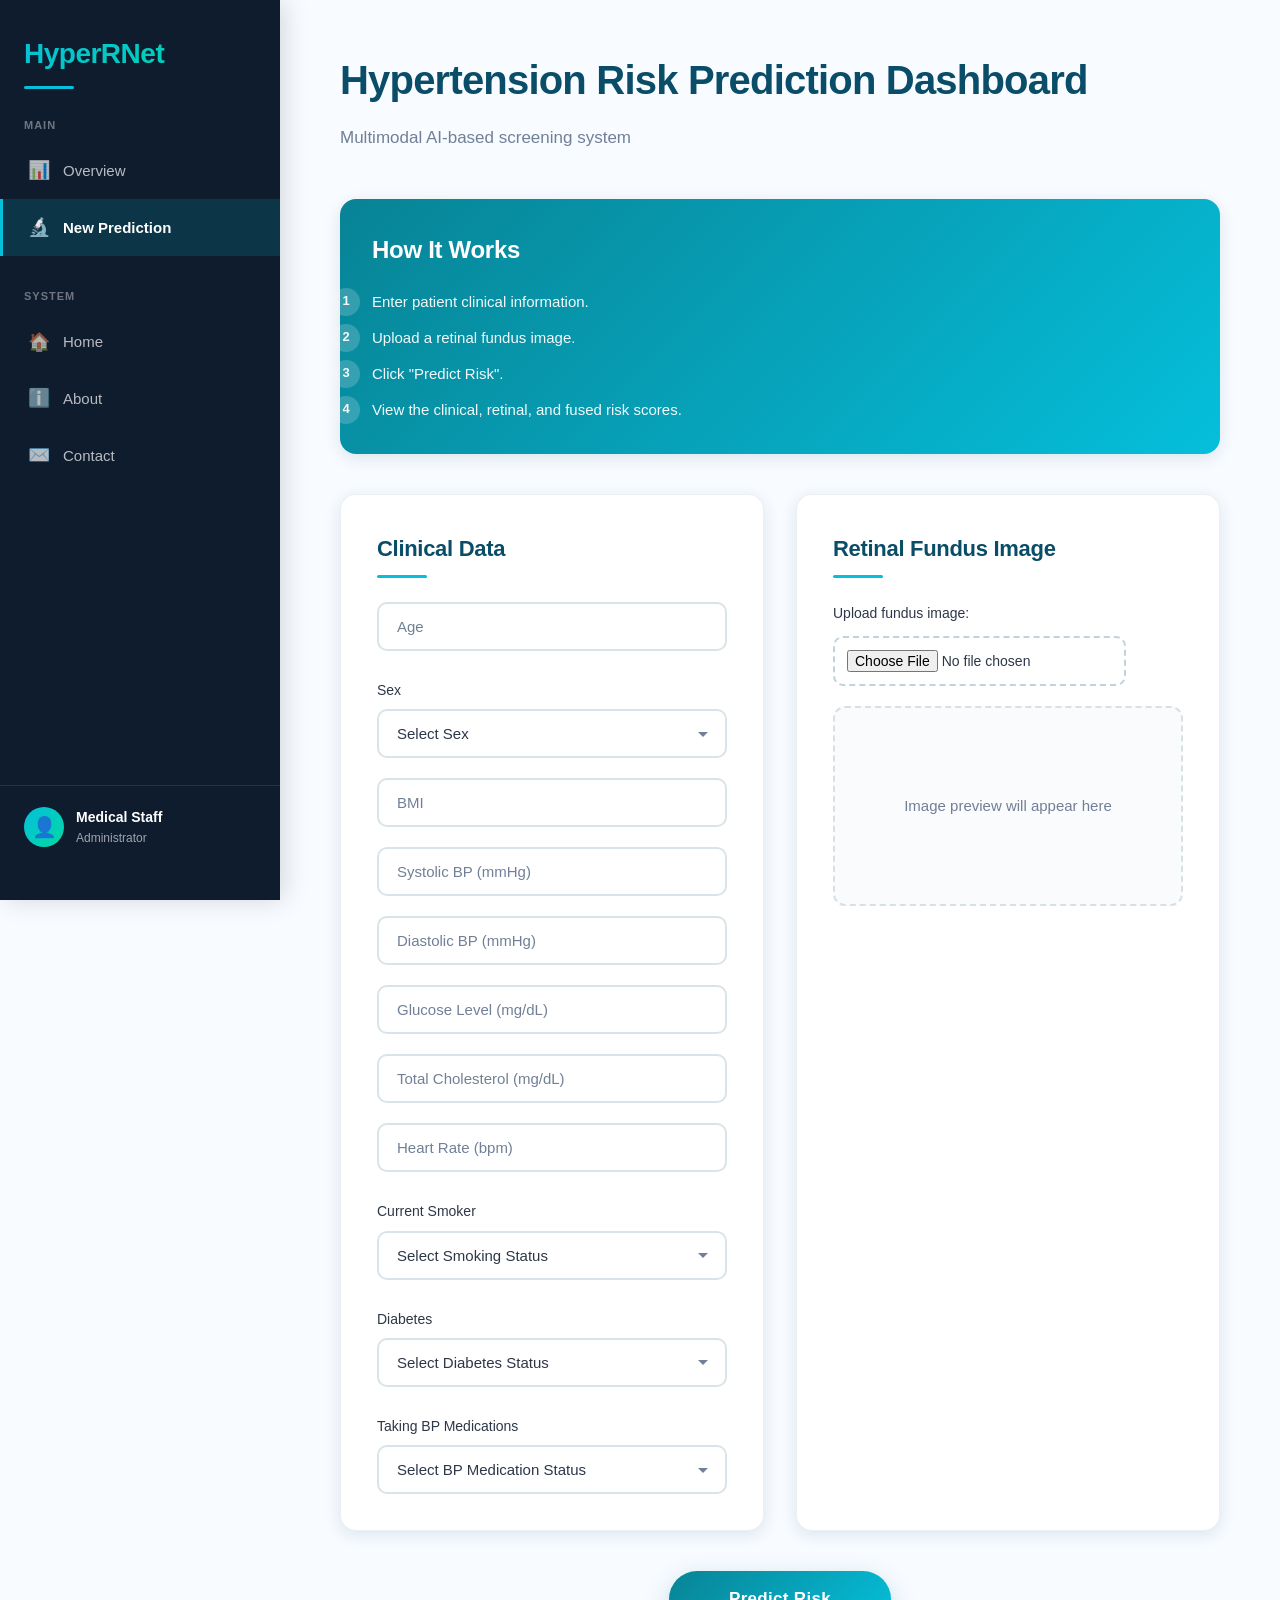
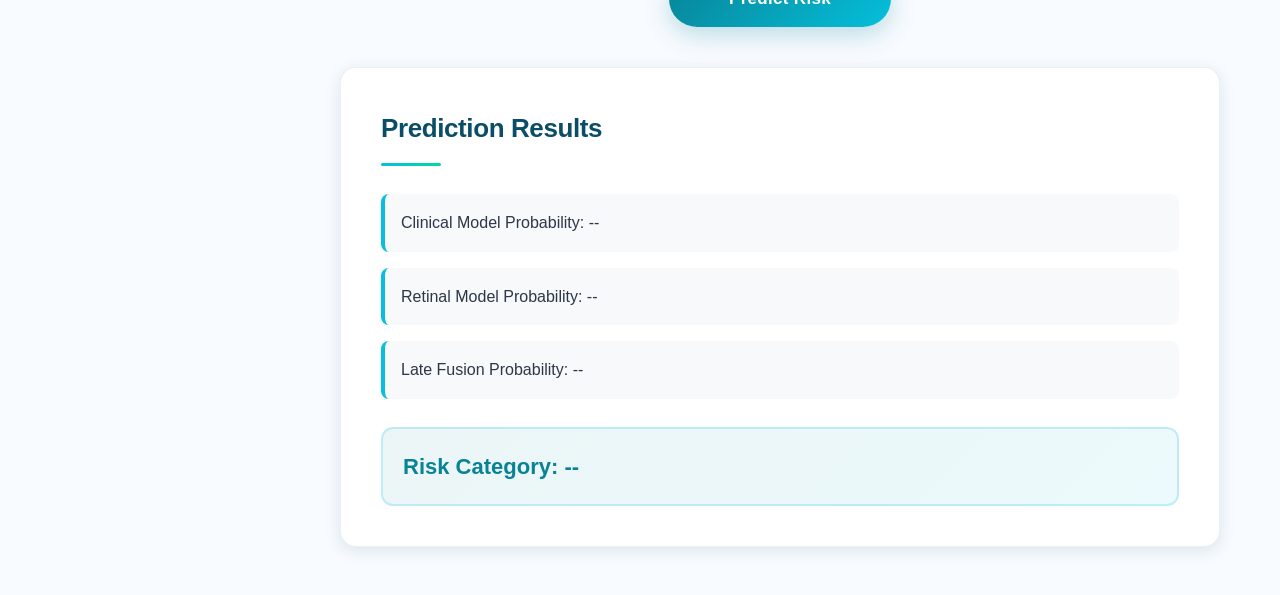
==== frontend/predict.html @ a74e35e5 "Initial commit - Hypertension AI system" ====
<!DOCTYPE html>
<html lang="en">
<head>
    <meta charset="UTF-8">
    <title>Prediction Dashboard - HyperRNet</title>
    <meta name="viewport" content="width=device-width, initial-scale=1.0">
    <link rel="stylesheet" href="css/predict.css">
    <script src="js/predict.js" defer></script>
</head>

<body>

<div class="dashboard-container">

    <!-- Sidebar -->
    <aside class="sidebar">
        <h2 class="sidebar-logo">HyperRNet</h2>
        
        <nav>
            <div class="nav-section">
                <span class="nav-section-title">MAIN</span>
                <a href="dashboard.html">
                    <span class="nav-icon">📊</span>
                    <span>Overview</span>
                </a>
                <a href="predict.html" class="active">
                    <span class="nav-icon">🔬</span>
                    <span>New Prediction</span>
                </a>
            </div>
            
            <div class="nav-section">
                <span class="nav-section-title">SYSTEM</span>
                <a href="index.html">
                    <span class="nav-icon">🏠</span>
                    <span>Home</span>
                </a>
                <a href="about.html">
                    <span class="nav-icon">ℹ️</span>
                    <span>About</span>
                </a>
                <a href="contact.html">
                    <span class="nav-icon">✉️</span>
                    <span>Contact</span>
                </a>
            </div>
        </nav>
        
        <div class="sidebar-footer">
            <div class="user-profile">
                <div class="user-avatar">👤</div>
                <div class="user-info">
                    <div class="user-name">Medical Staff</div>
                    <div class="user-role">Administrator</div>
                </div>
            </div>
        </div>
    </aside>

    <!-- Main Content -->
    <main class="main-content">

        <header class="dashboard-header">
            <h1>Hypertension Risk Prediction Dashboard</h1>
            <p>Multimodal AI-based screening system</p>
        </header>

        <!-- How It Works -->
        <section class="info-card">
            <h2>How It Works</h2>
            <ol>
                <li>Enter patient clinical information.</li>
                <li>Upload a retinal fundus image.</li>
                <li>Click "Predict Risk".</li>
                <li>View the clinical, retinal, and fused risk scores.</li>
            </ol>
        </section>

        <!-- Prediction Section -->
        <section class="prediction-section">

            <!-- Clinical Form -->
            <div class="card">
                <h2>Clinical Data</h2>

                <form id="clinical-form">
                    <!-- Demographics -->
                    <input type="number" placeholder="Age" required id="age-input">
                    
                    <label for="sex">Sex</label>
                    <select id="sex" required>
                        <option value="">Select Sex</option>
                        <option value="0">Female (0)</option>
                        <option value="1">Male (1)</option>
                    </select>

                    <!-- Physical Measurements -->
                    <input type="number" step="0.1" placeholder="BMI" required id="bmi-input">
                    <input type="number" placeholder="Systolic BP (mmHg)" required id="systolic-input">
                    <input type="number" placeholder="Diastolic BP (mmHg)" required id="diastolic-input">
                    
                    <!-- Lab Values -->
                    <input type="number" step="0.1" placeholder="Glucose Level (mg/dL)" required id="glucose-input">
                    <input type="number" step="0.1" placeholder="Total Cholesterol (mg/dL)" id="cholesterol-input" 
                           title="Optional - leave blank for average (200)">
                    <input type="number" placeholder="Heart Rate (bpm)" id="heart-rate-input"
                           title="Optional - leave blank for average (75)">

                    <!-- Risk Factors -->
                    <label for="smoking-status">Current Smoker</label>
                    <select id="smoking-status" required>
                        <option value="">Select Smoking Status</option>
                        <option value="1">Yes (1)</option>
                        <option value="0">No (0)</option>
                    </select>

                    <label for="diabetes">Diabetes</label>
                    <select id="diabetes" required>
                        <option value="">Select Diabetes Status</option>
                        <option value="1">Yes (1)</option>
                        <option value="0">No (0)</option>
                    </select>
                    
                    <label for="bp-meds">Taking BP Medications</label>
                    <select id="bp-meds" required>
                        <option value="">Select BP Medication Status</option>
                        <option value="1">Yes (1)</option>
                        <option value="0">No (0)</option>
                    </select>
                </form>
            </div>

            <!-- Retinal Upload -->
            <div class="card">
                <h2>Retinal Fundus Image</h2>
                <label for="retinal-image">Upload fundus image:</label>
                <input id="retinal-image" type="file" accept="image/*" required>
                <div class="image-preview">
                    <p>Image preview will appear here</p>
                </div>
            </div>

        </section>

        <div class="predict-button-container">
            <button class="predict-btn">Predict Risk</button>
        </div>

        <!-- Results Section -->
        <section class="results-card">
            <h2>Prediction Results</h2>
            <p>Clinical Model Probability: --</p>
            <p>Retinal Model Probability: --</p>
            <p>Late Fusion Probability: --</p>
            <h3>Risk Category: --</h3>
        </section>

    </main>

</div>

</body>
</html>
---- frontend/css/predict.css ----
/* HyperRNet - Prediction Dashboard Styles */

/* CSS Variables for consistent theming */
:root {
    --color-primary: #0a4d68;
    --color-secondary: #088395;
    --color-accent: #05bfdb;
    --color-success: #00d9a3;
    --color-warning: #ffb84d;
    --color-danger: #ff6b6b;
    --color-dark: #1a2332;
    --color-light: #f8fbff;
    --color-white: #ffffff;
    --color-text: #2d3748;
    --color-text-light: #718096;
    --color-sidebar: #0f1c2e;
    
    --font-display: 'Space Grotesk', -apple-system, BlinkMacSystemFont, sans-serif;
    --font-body: 'Inter', -apple-system, BlinkMacSystemFont, sans-serif;
    
    --shadow-sm: 0 2px 8px rgba(10, 77, 104, 0.08);
    --shadow-md: 0 4px 16px rgba(10, 77, 104, 0.12);
    --shadow-lg: 0 8px 32px rgba(10, 77, 104, 0.16);
    
    --transition-base: all 0.3s cubic-bezier(0.4, 0, 0.2, 1);
}

/* Import distinctive fonts */
@import url('https://fonts.googleapis.com/css2?family=Space+Grotesk:wght@400;500;600;700&family=Inter:wght@400;500;600;700&display=swap');

* {
    margin: 0;
    padding: 0;
    box-sizing: border-box;
}

body {
    font-family: var(--font-body);
    background: var(--color-light);
    color: var(--color-text);
    line-height: 1.6;
    overflow-x: hidden;
}

/* Dashboard Container */
.dashboard-container {
    display: flex;
    min-height: 100vh;
}

/* Sidebar */
.sidebar {
    width: 280px;
    background: var(--color-sidebar);
    color: var(--color-white);
    padding: 32px 0;
    position: fixed;
    height: 100vh;
    left: 0;
    top: 0;
    box-shadow: 4px 0 24px rgba(0, 0, 0, 0.15);
    z-index: 100;
    overflow-y: auto;
    display: flex;
    flex-direction: column;
}

.sidebar-logo {
    font-family: var(--font-display);
    font-size: 28px;
    font-weight: 700;
    padding: 0 24px;
    margin-bottom: 40px;
    background: linear-gradient(135deg, var(--color-accent), var(--color-success));
    -webkit-background-clip: text;
    -webkit-text-fill-color: transparent;
    background-clip: text;
    letter-spacing: -0.5px;
    position: relative;
}

.sidebar-logo::after {
    content: '';
    position: absolute;
    bottom: -12px;
    left: 24px;
    width: 50px;
    height: 3px;
    background: var(--color-accent);
    border-radius: 2px;
}

.sidebar nav {
    display: flex;
    flex-direction: column;
    flex: 1;
}

.nav-section {
    margin-bottom: 32px;
}

.nav-section-title {
    font-size: 11px;
    font-weight: 600;
    letter-spacing: 1px;
    color: rgba(255, 255, 255, 0.4);
    padding: 0 24px;
    margin-bottom: 8px;
    display: block;
}

.sidebar nav a {
    color: rgba(255, 255, 255, 0.7);
    text-decoration: none;
    padding: 14px 24px;
    font-weight: 500;
    font-size: 15px;
    transition: var(--transition-base);
    border-left: 3px solid transparent;
    position: relative;
    display: flex;
    align-items: center;
    gap: 12px;
}

.nav-icon {
    font-size: 18px;
    width: 24px;
    display: inline-flex;
    align-items: center;
    justify-content: center;
}

.sidebar nav a::before {
    content: '';
    position: absolute;
    left: 0;
    top: 0;
    width: 3px;
    height: 100%;
    background: var(--color-accent);
    transform: scaleY(0);
    transition: transform 0.3s ease;
}

.sidebar nav a:hover {
    color: var(--color-white);
    background: rgba(255, 255, 255, 0.05);
}

.sidebar nav a:hover::before {
    transform: scaleY(1);
}

.sidebar nav a.active {
    color: var(--color-white);
    background: rgba(5, 191, 219, 0.15);
    border-left-color: var(--color-accent);
    font-weight: 600;
}

/* Sidebar Footer */
.sidebar-footer {
    padding: 20px 24px;
    border-top: 1px solid rgba(255, 255, 255, 0.1);
    margin-top: auto;
}

.user-profile {
    display: flex;
    align-items: center;
    gap: 12px;
}

.user-avatar {
    width: 40px;
    height: 40px;
    border-radius: 50%;
    background: linear-gradient(135deg, var(--color-accent), var(--color-success));
    display: flex;
    align-items: center;
    justify-content: center;
    font-size: 20px;
}

.user-info {
    flex: 1;
}

.user-name {
    font-size: 14px;
    font-weight: 600;
    color: var(--color-white);
}

.user-role {
    font-size: 12px;
    color: rgba(255, 255, 255, 0.6);
}

/* Main Content */
.main-content {
    flex: 1;
    margin-left: 280px;
    padding: 48px 60px;
    background: var(--color-light);
    position: relative;
}

/* Subtle background pattern */
.main-content::before {
    content: '';
    position: fixed;
    top: 0;
    left: 280px;
    right: 0;
    height: 100vh;
    background: 
        radial-gradient(circle at 80% 20%, rgba(5, 191, 219, 0.03) 0%, transparent 50%),
        radial-gradient(circle at 20% 80%, rgba(0, 217, 163, 0.03) 0%, transparent 50%);
    z-index: -1;
    pointer-events: none;
}

/* Dashboard Header */
.dashboard-header {
    margin-bottom: 48px;
    animation: fadeInDown 0.6s ease-out;
}

.dashboard-header h1 {
    font-family: var(--font-display);
    font-size: 40px;
    font-weight: 700;
    color: var(--color-primary);
    margin-bottom: 12px;
    letter-spacing: -0.8px;
}

.dashboard-header p {
    color: var(--color-text-light);
    font-size: 17px;
    font-weight: 400;
}

@keyframes fadeInDown {
    from {
        opacity: 0;
        transform: translateY(-20px);
    }
    to {
        opacity: 1;
        transform: translateY(0);
    }
}

/* Info Card */
.info-card {
    background: linear-gradient(135deg, var(--color-secondary), var(--color-accent));
    padding: 32px;
    border-radius: 16px;
    margin-bottom: 40px;
    box-shadow: var(--shadow-md);
    color: var(--color-white);
    animation: fadeInUp 0.6s ease-out 0.1s backwards;
}

.info-card h2 {
    font-family: var(--font-display);
    font-size: 24px;
    font-weight: 600;
    margin-bottom: 20px;
    letter-spacing: -0.3px;
}

.info-card ol {
    list-style: none;
    counter-reset: step-counter;
    display: grid;
    gap: 12px;
}

.info-card ol li {
    counter-increment: step-counter;
    padding-left: 0;
    position: relative;
    font-size: 15px;
    opacity: 0.95;
    line-height: 1.6;
}

.info-card ol li::before {
    content: counter(step-counter);
    position: absolute;
    left: -40px;
    top: -2px;
    background: rgba(255, 255, 255, 0.2);
    width: 28px;
    height: 28px;
    border-radius: 50%;
    display: flex;
    align-items: center;
    justify-content: center;
    font-weight: 600;
    font-size: 13px;
}

@keyframes fadeInUp {
    from {
        opacity: 0;
        transform: translateY(30px);
    }
    to {
        opacity: 1;
        transform: translateY(0);
    }
}

/* Prediction Section */
.prediction-section {
    display: grid;
    grid-template-columns: repeat(auto-fit, minmax(400px, 1fr));
    gap: 32px;
    margin-bottom: 40px;
}

/* Card Styles */
.card {
    background: var(--color-white);
    padding: 36px;
    border-radius: 16px;
    box-shadow: var(--shadow-md);
    border: 1px solid rgba(10, 77, 104, 0.08);
    transition: var(--transition-base);
    animation: fadeInUp 0.6s ease-out 0.2s backwards;
}

.card:hover {
    box-shadow: var(--shadow-lg);
    transform: translateY(-4px);
}

.card h2 {
    font-family: var(--font-display);
    font-size: 22px;
    font-weight: 600;
    color: var(--color-primary);
    margin-bottom: 24px;
    letter-spacing: -0.3px;
    position: relative;
    padding-bottom: 12px;
}

.card h2::after {
    content: '';
    position: absolute;
    bottom: 0;
    left: 0;
    width: 50px;
    height: 3px;
    background: var(--color-accent);
    border-radius: 2px;
}

/* Form Styles */
#clinical-form {
    display: flex;
    flex-direction: column;
    gap: 20px;
}

#clinical-form input,
#clinical-form select {
    padding: 14px 18px;
    border: 2px solid rgba(10, 77, 104, 0.15);
    border-radius: 10px;
    font-size: 15px;
    font-family: var(--font-body);
    color: var(--color-text);
    transition: var(--transition-base);
    background: var(--color-white);
}

#clinical-form input:focus,
#clinical-form select:focus {
    outline: none;
    border-color: var(--color-accent);
    box-shadow: 0 0 0 4px rgba(5, 191, 219, 0.1);
}

#clinical-form input::placeholder {
    color: var(--color-text-light);
}

#clinical-form label {
    font-size: 14px;
    font-weight: 500;
    color: var(--color-text);
    margin-top: 8px;
    margin-bottom: -12px;
}

#clinical-form select {
    cursor: pointer;
    appearance: none;
    background-image: url("data:image/svg+xml,%3Csvg xmlns='http://www.w3.org/2000/svg' width='12' height='12' viewBox='0 0 12 12'%3E%3Cpath fill='%23718096' d='M6 9L1 4h10z'/%3E%3C/svg%3E");
    background-repeat: no-repeat;
    background-position: right 16px center;
    padding-right: 40px;
}

/* Image Upload Styles */
#retinal-image {
    padding: 12px;
    border: 2px dashed rgba(10, 77, 104, 0.25);
    border-radius: 10px;
    cursor: pointer;
    transition: var(--transition-base);
    font-size: 14px;
}

#retinal-image:hover {
    border-color: var(--color-accent);
    background: rgba(5, 191, 219, 0.03);
}

.card label[for="retinal-image"] {
    font-size: 14px;
    font-weight: 500;
    color: var(--color-text);
    display: block;
    margin-bottom: 12px;
}

.image-preview {
    margin-top: 20px;
    min-height: 200px;
    border: 2px dashed rgba(10, 77, 104, 0.15);
    border-radius: 12px;
    display: flex;
    align-items: center;
    justify-content: center;
    color: var(--color-text-light);
    font-size: 15px;
    background: rgba(10, 77, 104, 0.02);
    transition: var(--transition-base);
}

.image-preview:hover {
    border-color: rgba(10, 77, 104, 0.25);
}

/* Predict Button */
.predict-button-container {
    display: flex;
    justify-content: center;
    margin-bottom: 40px;
    animation: fadeInUp 0.6s ease-out 0.3s backwards;
}

.predict-btn {
    padding: 18px 60px;
    background: linear-gradient(135deg, var(--color-secondary), var(--color-accent));
    color: var(--color-white);
    border: none;
    border-radius: 50px;
    font-size: 17px;
    font-weight: 600;
    font-family: var(--font-body);
    cursor: pointer;
    transition: var(--transition-base);
    box-shadow: 0 8px 24px rgba(8, 131, 149, 0.25);
    letter-spacing: 0.3px;
    position: relative;
    overflow: hidden;
}

.predict-btn::before {
    content: '';
    position: absolute;
    top: 50%;
    left: 50%;
    width: 0;
    height: 0;
    border-radius: 50%;
    background: rgba(255, 255, 255, 0.2);
    transform: translate(-50%, -50%);
    transition: width 0.6s, height 0.6s;
}

.predict-btn:hover {
    transform: translateY(-3px);
    box-shadow: 0 12px 32px rgba(8, 131, 149, 0.35);
}

.predict-btn:hover::before {
    width: 300px;
    height: 300px;
}

.predict-btn:active {
    transform: translateY(-1px);
}

/* Results Card */
.results-card {
    background: var(--color-white);
    padding: 40px;
    border-radius: 16px;
    box-shadow: var(--shadow-md);
    border: 1px solid rgba(10, 77, 104, 0.08);
    animation: fadeInUp 0.6s ease-out 0.4s backwards;
}

.results-card h2 {
    font-family: var(--font-display);
    font-size: 26px;
    font-weight: 600;
    color: var(--color-primary);
    margin-bottom: 28px;
    letter-spacing: -0.4px;
    position: relative;
    padding-bottom: 16px;
}

.results-card h2::after {
    content: '';
    position: absolute;
    bottom: 0;
    left: 0;
    width: 60px;
    height: 3px;
    background: linear-gradient(90deg, var(--color-accent), var(--color-success));
    border-radius: 2px;
}

.results-card p {
    font-size: 16px;
    color: var(--color-text);
    margin-bottom: 16px;
    padding: 16px;
    background: rgba(10, 77, 104, 0.03);
    border-radius: 8px;
    border-left: 4px solid var(--color-accent);
    font-weight: 500;
}

.results-card h3 {
    font-family: var(--font-display);
    font-size: 22px;
    font-weight: 600;
    color: var(--color-secondary);
    margin-top: 28px;
    padding: 20px;
    background: linear-gradient(135deg, rgba(8, 131, 149, 0.08), rgba(5, 191, 219, 0.08));
    border-radius: 12px;
    border: 2px solid rgba(5, 191, 219, 0.2);
}

/* Responsive Design */
@media (max-width: 1200px) {
    .prediction-section {
        grid-template-columns: 1fr;
    }
}

@media (max-width: 968px) {
    .sidebar {
        width: 240px;
    }
    
    .main-content {
        margin-left: 240px;
        padding: 32px 40px;
    }
    
    .main-content::before {
        left: 240px;
    }
}

@media (max-width: 768px) {
    .sidebar {
        width: 100%;
        height: auto;
        position: relative;
    }
    
    .sidebar-logo {
        text-align: center;
    }
    
    .sidebar-logo::after {
        left: 50%;
        transform: translateX(-50%);
    }
    
    .sidebar nav {
        flex-direction: column;
    }
    
    .nav-section {
        margin-bottom: 16px;
    }
    
    .sidebar nav a {
        padding: 12px 24px;
        border-left: none;
        border-bottom: 2px solid transparent;
    }
    
    .sidebar nav a.active {
        border-left: none;
        border-bottom-color: var(--color-accent);
    }
    
    .main-content {
        margin-left: 0;
        padding: 24px;
    }
    
    .main-content::before {
        left: 0;
    }
    
    .dashboard-header h1 {
        font-size: 32px;
    }
    
    .prediction-section {
        grid-template-columns: 1fr;
    }
    
    .card {
        padding: 24px;
    }
    
    .predict-btn {
        width: 100%;
    }
}

@media (max-width: 480px) {
    .dashboard-header h1 {
        font-size: 26px;
    }
    
    .info-card ol li::before {
        position: relative;
        left: 0;
        display: inline-flex;
        margin-right: 12px;
    }
}

/* Smooth scrolling */
html {
    scroll-behavior: smooth;
}
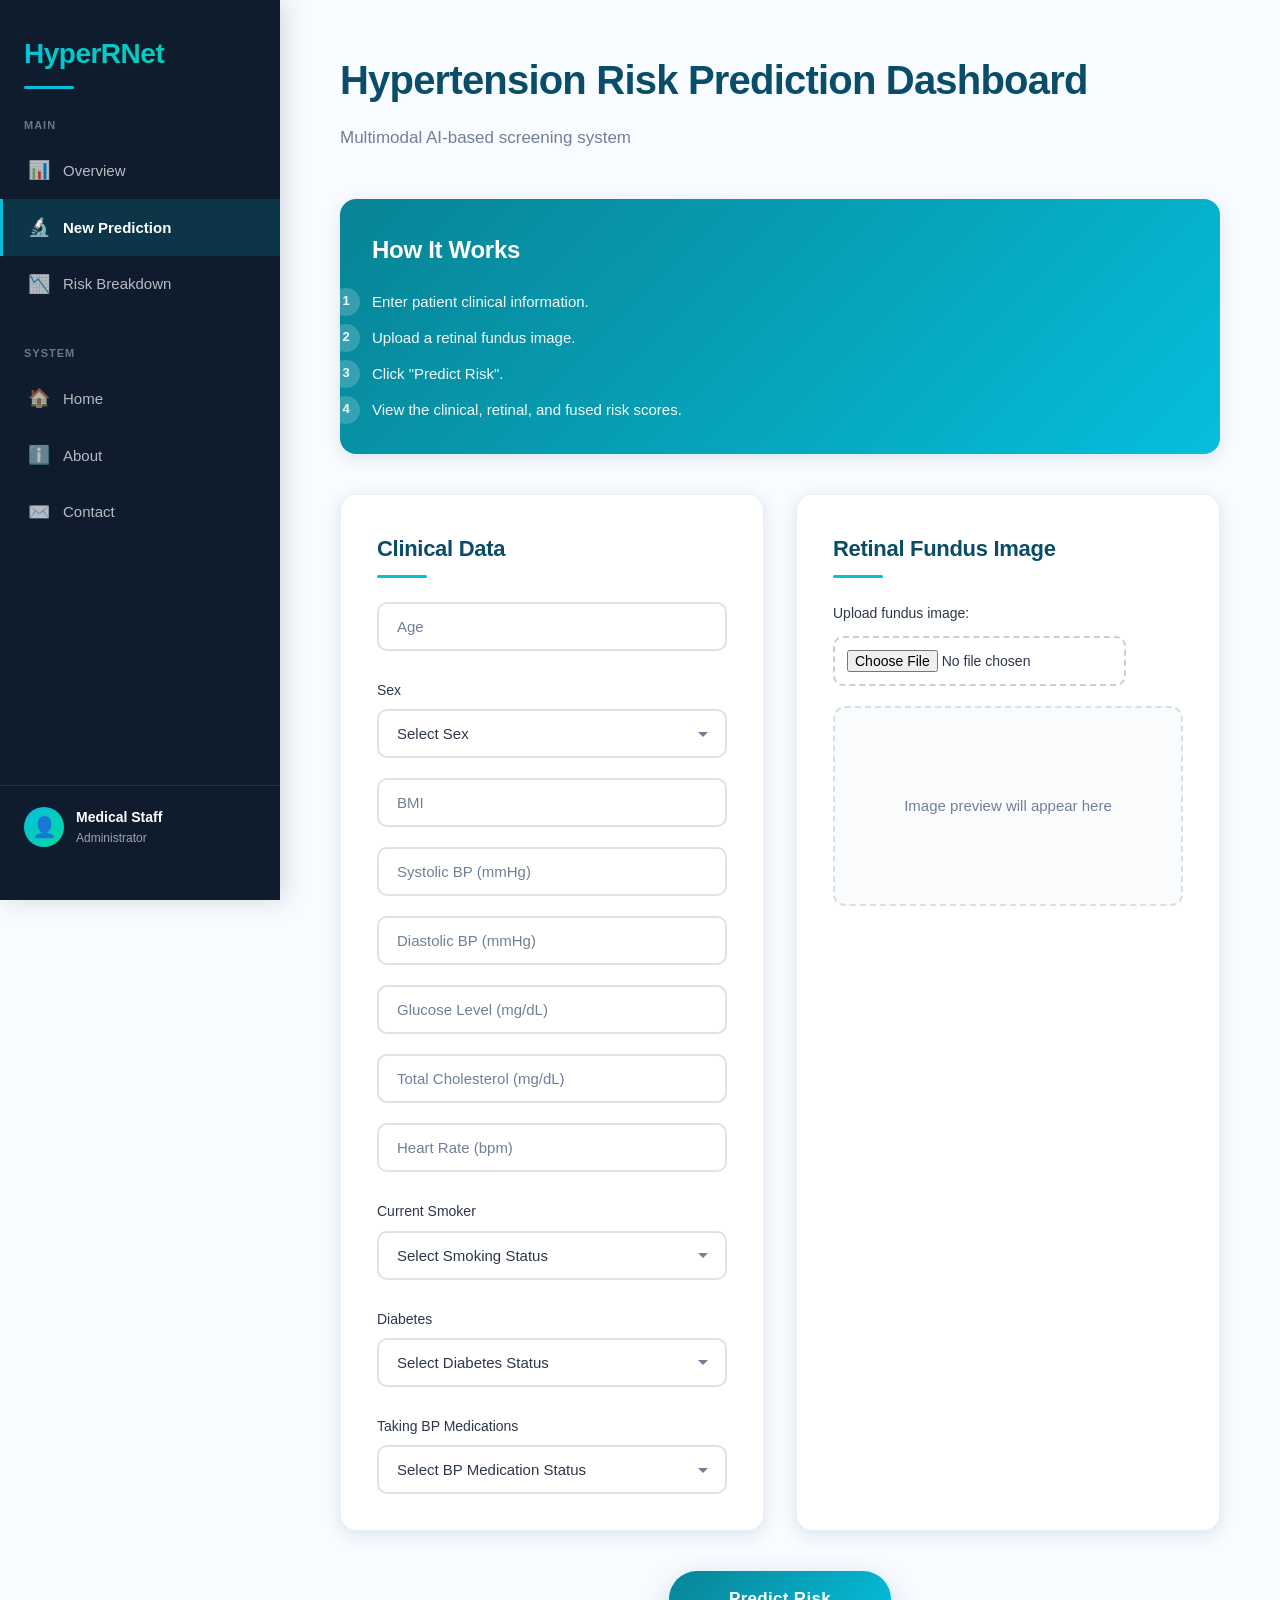
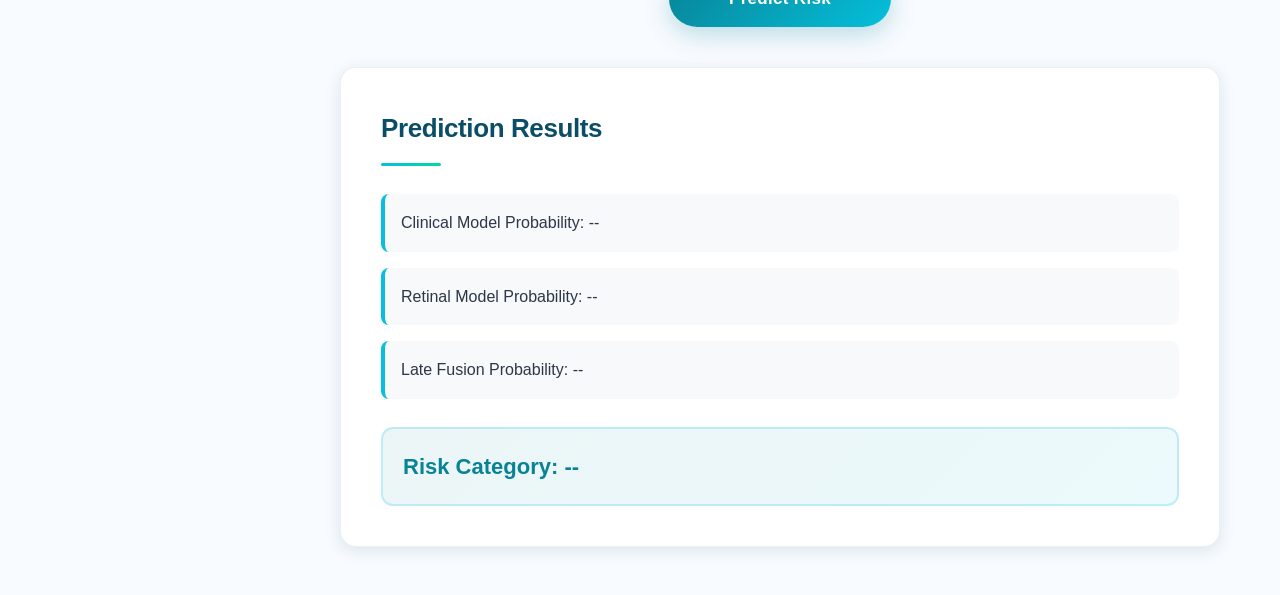
==== commit 5e48b840: "Add backend /breakdown endpoint and integrate Risk Breakdown frontend" ====
--- a/frontend/predict.html
+++ b/frontend/predict.html
@@ -5,6 +5,7 @@
     <title>Prediction Dashboard - HyperRNet</title>
     <meta name="viewport" content="width=device-width, initial-scale=1.0">
     <link rel="stylesheet" href="css/predict.css">
+    <script src="js/config.js"></script>
     <script src="js/predict.js" defer></script>
 </head>
 
@@ -26,6 +27,10 @@
                 <a href="predict.html" class="active">
                     <span class="nav-icon">🔬</span>
                     <span>New Prediction</span>
+                </a>
+                <a href="risk-breakdown.html">
+                    <span class="nav-icon">📉</span>
+                    <span>Risk Breakdown</span>
                 </a>
             </div>
             
--- a/frontend/css/predict.css
+++ b/frontend/css/predict.css
@@ -503,6 +503,29 @@
     transform: translateY(-1px);
 }
 
+.secondary-btn {
+    margin-top: 24px;
+    padding: 14px 28px;
+    background: #ffffff;
+    color: var(--color-primary);
+    border: 1px solid rgba(8, 131, 149, 0.2);
+    border-radius: 999px;
+    font-size: 16px;
+    font-weight: 600;
+    cursor: pointer;
+    transition: var(--transition-base);
+    box-shadow: 0 8px 20px rgba(8, 131, 149, 0.08);
+}
+
+.secondary-btn:hover {
+    transform: translateY(-1px);
+    background: #f0fcff;
+}
+
+.secondary-btn:active {
+    transform: translateY(0);
+}
+
 /* Results Card */
 .results-card {
     background: var(--color-white);
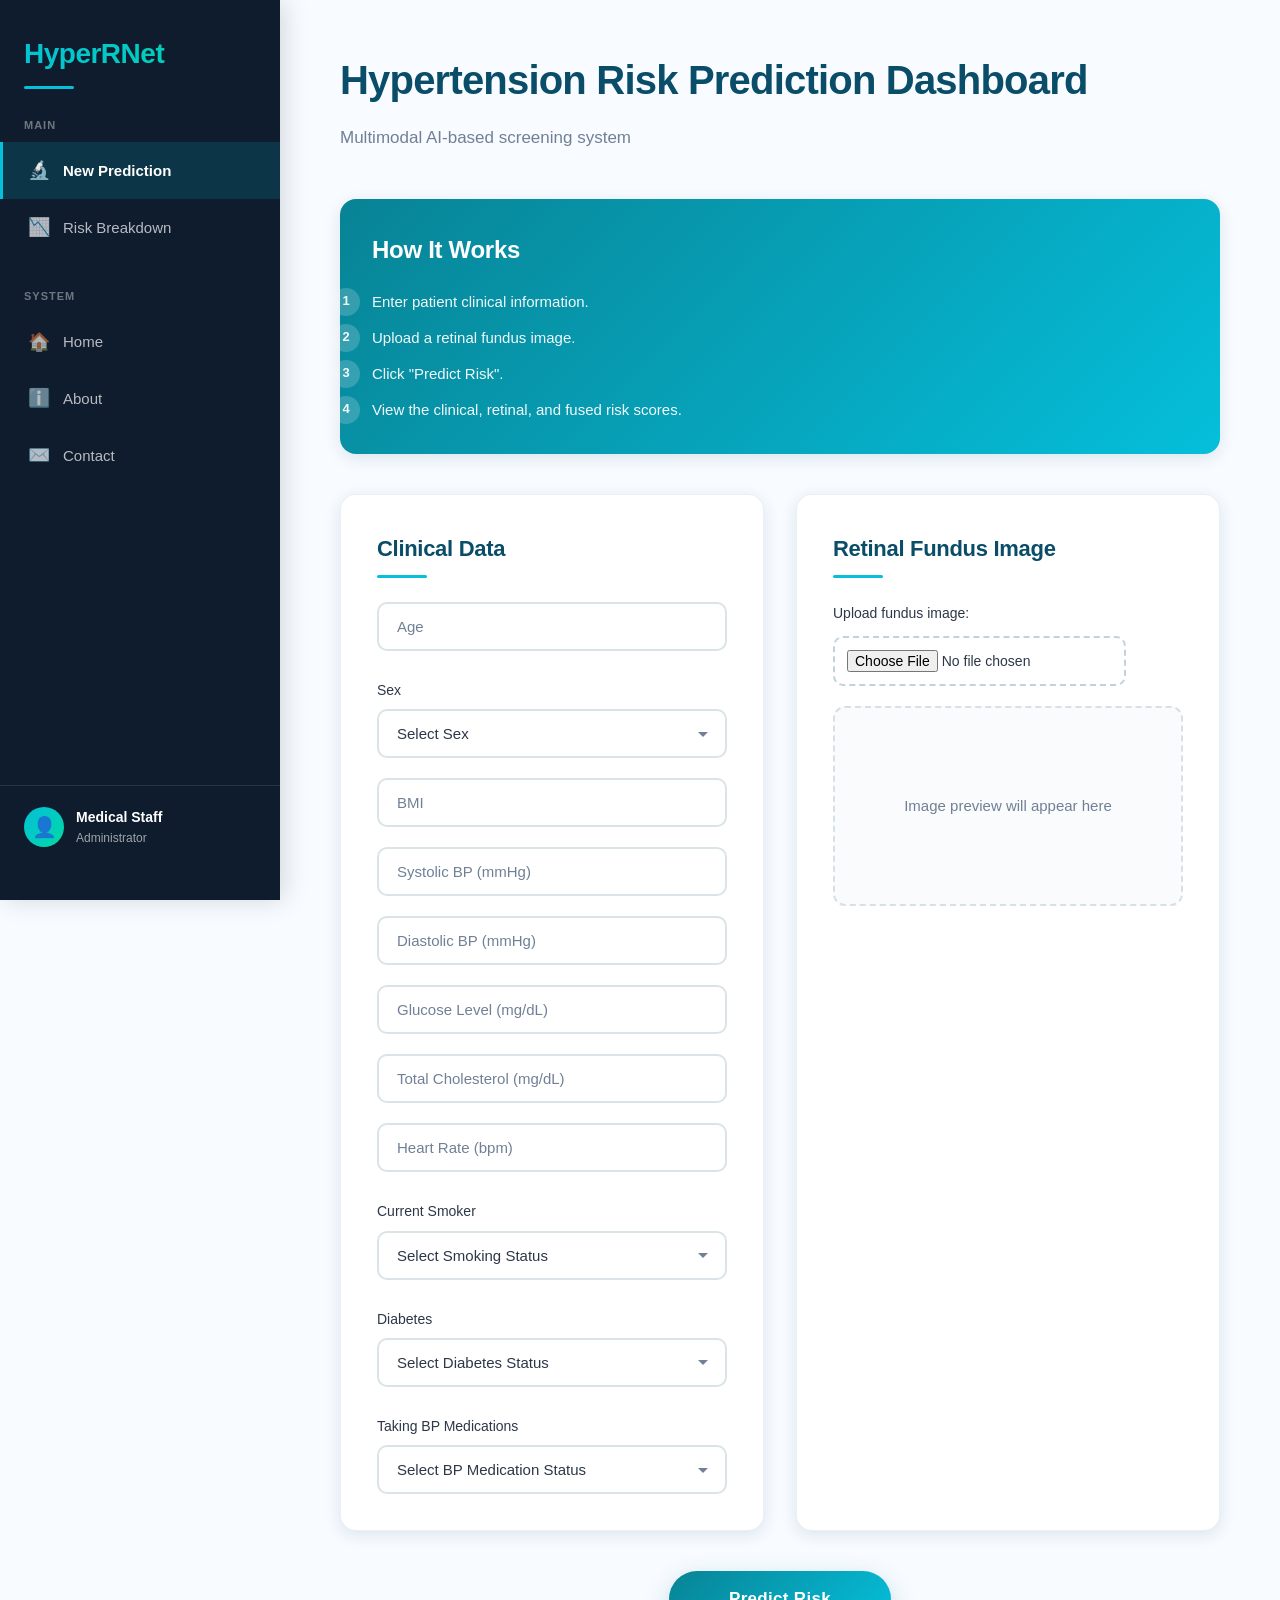
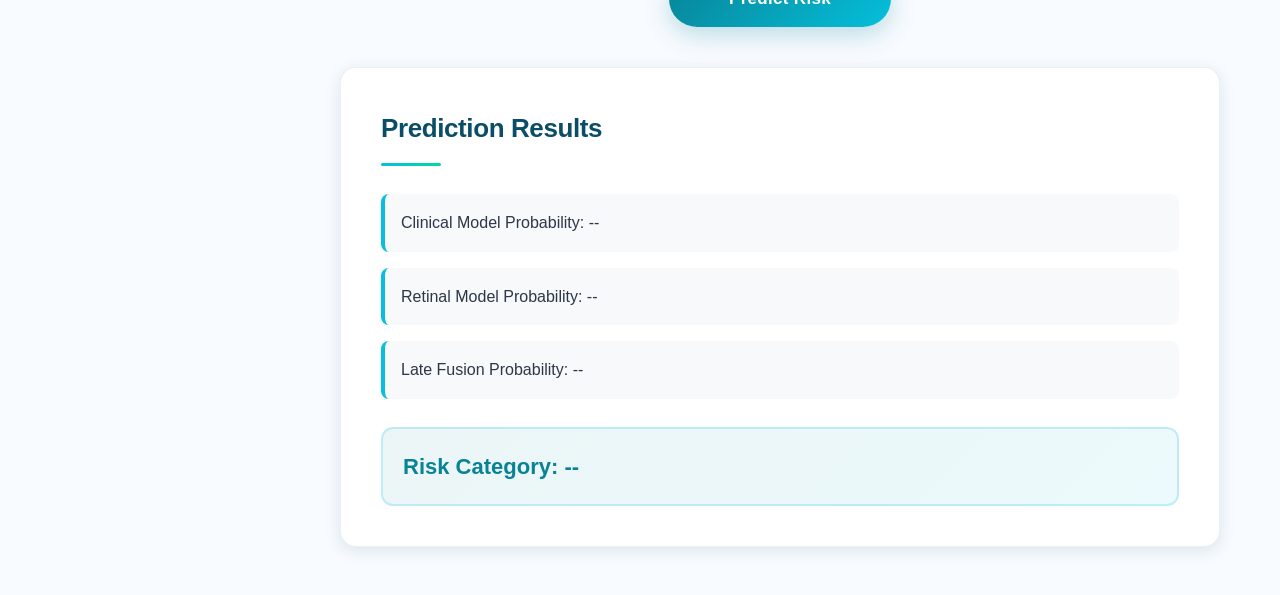
==== commit 9c74380e: "Enhance Risk Breakdown feature with charts, recommendations, and comprehensive backend integration" ====
--- a/frontend/predict.html
+++ b/frontend/predict.html
@@ -20,9 +20,7 @@
         <nav>
             <div class="nav-section">
                 <span class="nav-section-title">MAIN</span>
-                <a href="dashboard.html">
-                    <span class="nav-icon">📊</span>
-                    <span>Overview</span>
+            
                 </a>
                 <a href="predict.html" class="active">
                     <span class="nav-icon">🔬</span>
